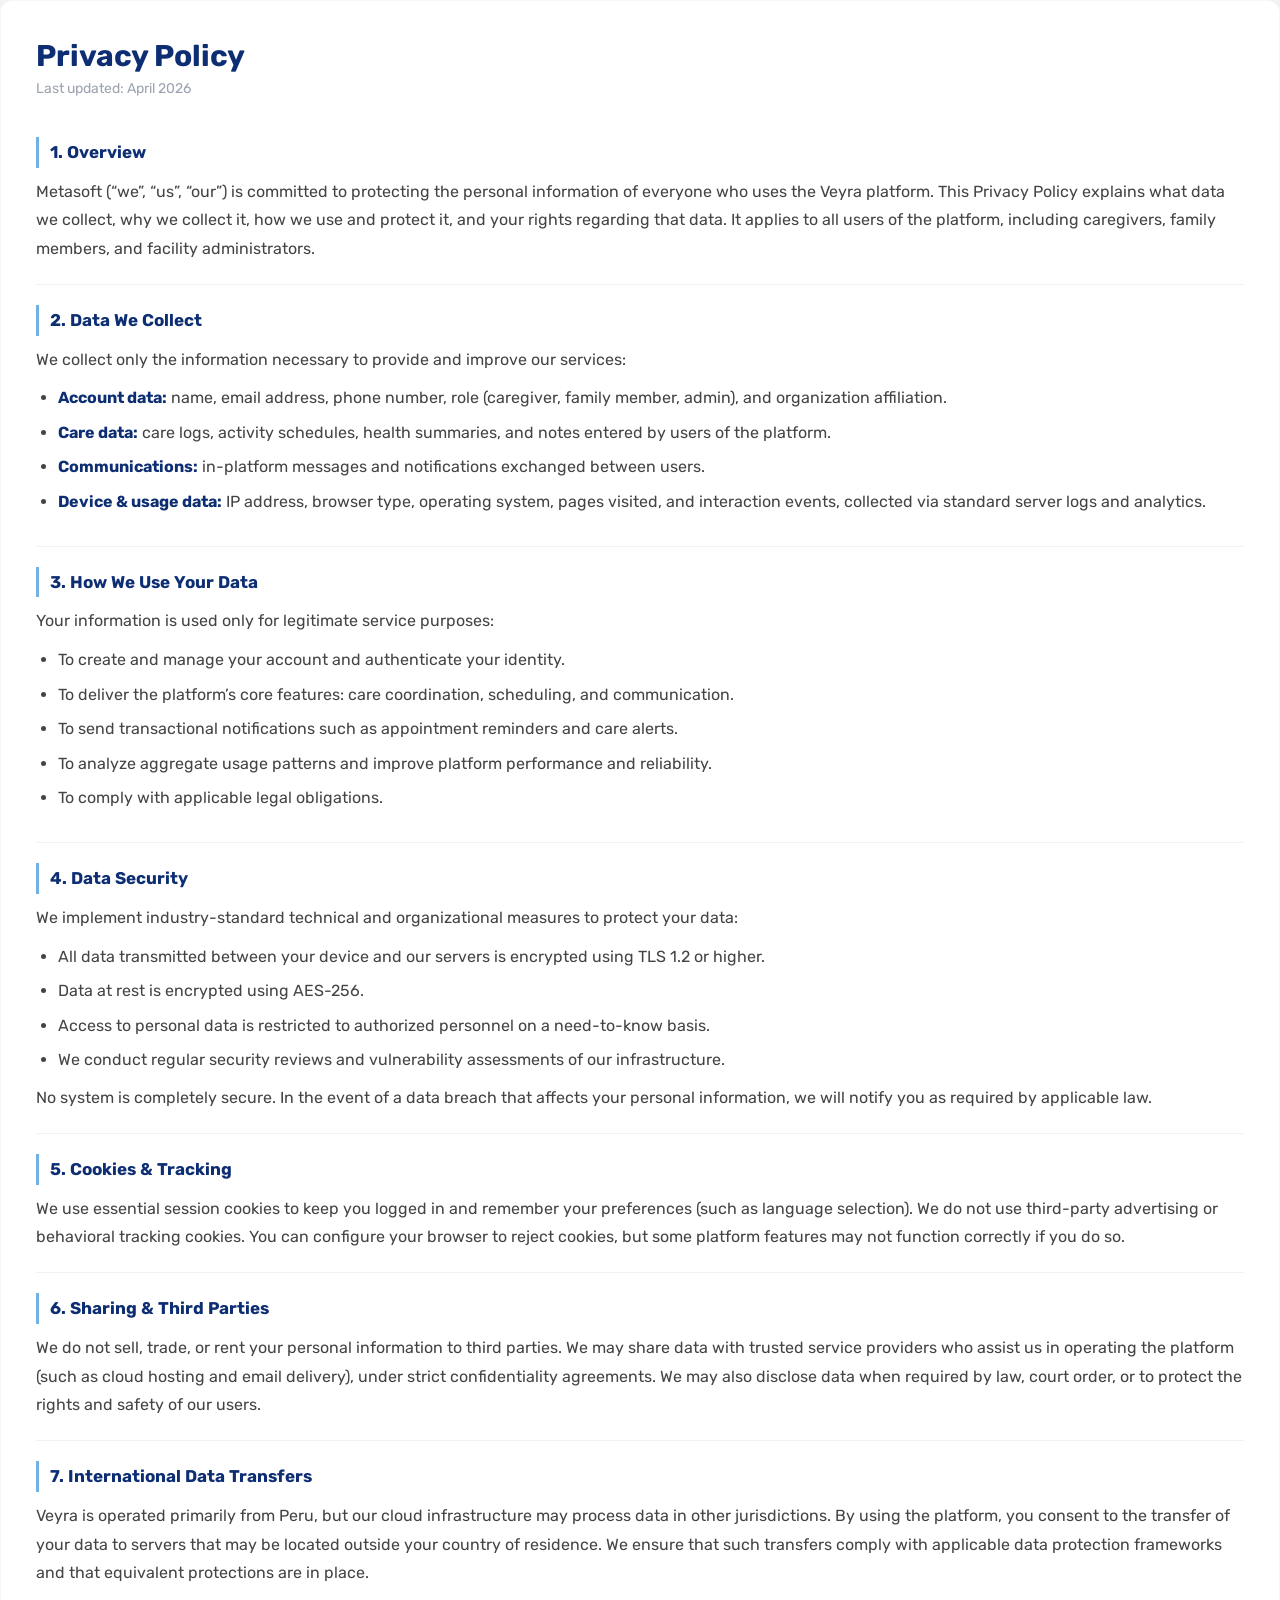
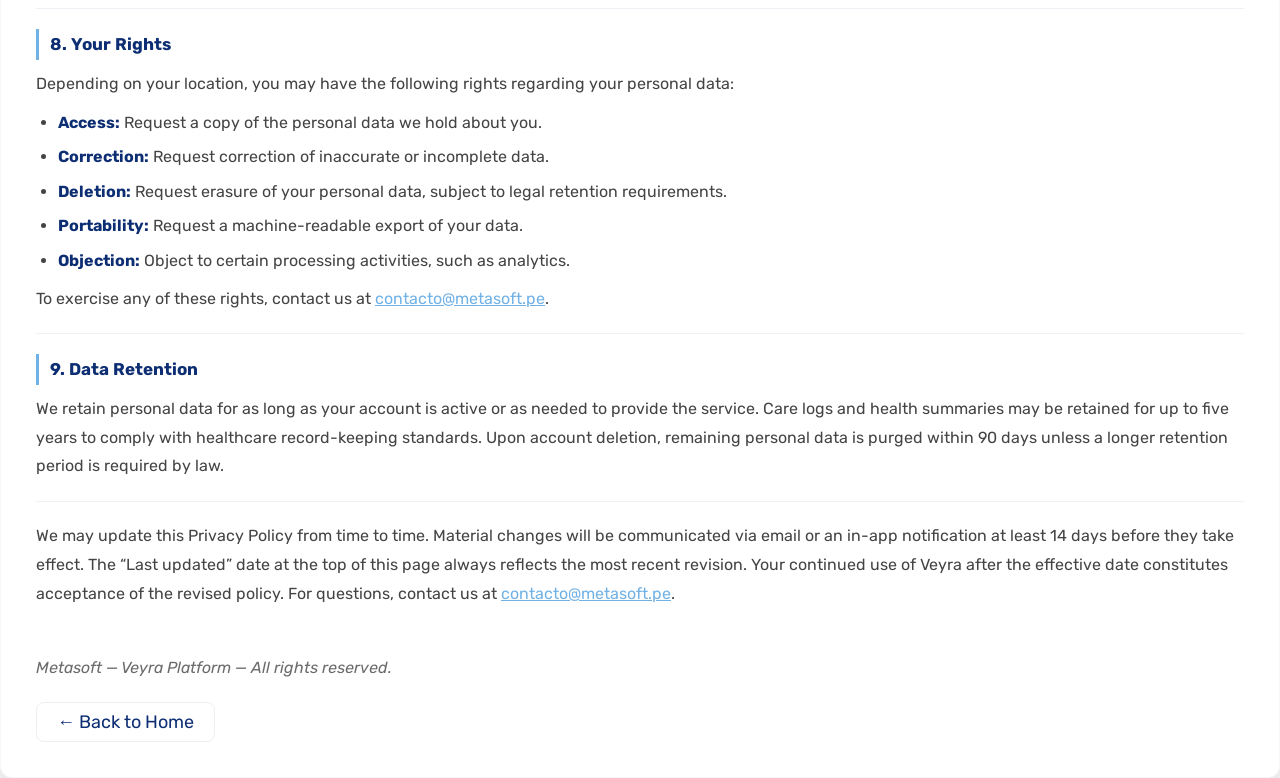
==== public/sections/policies.html @ eef83daa "initial commit" ====
﻿<!DOCTYPE html>
<html lang="en">
<head>
    <meta charset="UTF-8" />
    <meta name="viewport" content="width=device-width, initial-scale=1.0" />
    <title>Privacy Policy - Veyra</title>
    <link rel="stylesheet" href="https://cdnjs.cloudflare.com/ajax/libs/font-awesome/5.15.3/css/all.min.css" />
    <link rel="preconnect" href="https://fonts.googleapis.com">
    <link rel="preconnect" href="https://fonts.gstatic.com" crossorigin>
    <link href="https://fonts.googleapis.com/css2?family=Rubik:ital,wght@0,300..900;1,300..900&display=swap" rel="stylesheet">
    <link rel="stylesheet" href="../assets/styles/style.css" />
</head>
<body>
<div class="terms-card">
    <div class="terms-hero">
        <h1><span data-lang="en">Privacy Policy</span><span data-lang="es">Pol&iacute;tica de Privacidad</span></h1>
        <p><span data-lang="en">Last updated: April 2026</span><span data-lang="es">&Uacute;ltima actualizaci&oacute;n: Abril 2026</span></p>
    </div>
    <article class="terms-content">
        <section>
            <h2 data-lang="en">1. Overview</h2>
            <h2 data-lang="es">1. Descripci&oacute;n General</h2>
            <p data-lang="en">Metasoft (&ldquo;we&rdquo;, &ldquo;us&rdquo;, &ldquo;our&rdquo;) is committed to protecting the personal information of everyone who uses the Veyra platform. This Privacy Policy explains what data we collect, why we collect it, how we use and protect it, and your rights regarding that data. It applies to all users of the platform, including caregivers, family members, and facility administrators.</p>
            <p data-lang="es">Metasoft (&ldquo;nosotros&rdquo;, &ldquo;nos&rdquo;, &ldquo;nuestro&rdquo;) se compromete a proteger la informaci&oacute;n personal de todos los usuarios de la plataforma Veyra. Esta Pol&iacute;tica de Privacidad explica qu&eacute; datos recopilamos, por qu&eacute; los recopilamos, c&oacute;mo los usamos y protegemos, y tus derechos al respecto. Aplica a todos los usuarios de la plataforma, incluyendo cuidadores, familiares y administradores de instalaciones.</p>
        </section>
        <section>
            <h2 data-lang="en">2. Data We Collect</h2>
            <h2 data-lang="es">2. Datos que Recopilamos</h2>
            <p data-lang="en">We collect only the information necessary to provide and improve our services:</p>
            <p data-lang="es">Recopilamos &uacute;nicamente la informaci&oacute;n necesaria para brindar y mejorar nuestros servicios:</p>
            <ul data-lang="en">
                <li><strong>Account data:</strong> name, email address, phone number, role (caregiver, family member, admin), and organization affiliation.</li>
                <li><strong>Care data:</strong> care logs, activity schedules, health summaries, and notes entered by users of the platform.</li>
                <li><strong>Communications:</strong> in-platform messages and notifications exchanged between users.</li>
                <li><strong>Device &amp; usage data:</strong> IP address, browser type, operating system, pages visited, and interaction events, collected via standard server logs and analytics.</li>
            </ul>
            <ul data-lang="es">
                <li><strong>Datos de cuenta:</strong> nombre, correo electr&oacute;nico, n&uacute;mero de tel&eacute;fono, rol (cuidador, familiar, administrador) y afiliaci&oacute;n organizacional.</li>
                <li><strong>Datos de cuidado:</strong> registros de cuidado, horarios de actividades, res&uacute;menes de salud y notas ingresadas por usuarios de la plataforma.</li>
                <li><strong>Comunicaciones:</strong> mensajes dentro de la plataforma y notificaciones intercambiadas entre usuarios.</li>
                <li><strong>Datos de dispositivo y uso:</strong> direcci&oacute;n IP, tipo de navegador, sistema operativo, p&aacute;ginas visitadas y eventos de interacci&oacute;n, recopilados mediante registros de servidor est&aacute;ndar y an&aacute;lisis.</li>
            </ul>
        </section>
        <section>
            <h2 data-lang="en">3. How We Use Your Data</h2>
            <h2 data-lang="es">3. C&oacute;mo Usamos sus Datos</h2>
            <p data-lang="en">Your information is used only for legitimate service purposes:</p>
            <p data-lang="es">Tu informaci&oacute;n se usa &uacute;nicamente para fines leg&iacute;timos del servicio:</p>
            <ul data-lang="en">
                <li>To create and manage your account and authenticate your identity.</li>
                <li>To deliver the platform&rsquo;s core features: care coordination, scheduling, and communication.</li>
                <li>To send transactional notifications such as appointment reminders and care alerts.</li>
                <li>To analyze aggregate usage patterns and improve platform performance and reliability.</li>
                <li>To comply with applicable legal obligations.</li>
            </ul>
            <ul data-lang="es">
                <li>Para crear y gestionar tu cuenta y autenticar tu identidad.</li>
                <li>Para brindar las funciones principales de la plataforma: coordinaci&oacute;n de cuidado, programaci&oacute;n y comunicaci&oacute;n.</li>
                <li>Para enviar notificaciones transaccionales como recordatorios de citas y alertas de cuidado.</li>
                <li>Para analizar patrones de uso agregados y mejorar el rendimiento y la fiabilidad de la plataforma.</li>
                <li>Para cumplir con las obligaciones legales aplicables.</li>
            </ul>
        </section>
        <section>
            <h2 data-lang="en">4. Data Security</h2>
            <h2 data-lang="es">4. Seguridad de Datos</h2>
            <p data-lang="en">We implement industry-standard technical and organizational measures to protect your data:</p>
            <p data-lang="es">Implementamos medidas t&eacute;cnicas y organizativas est&aacute;ndar del sector para proteger tus datos:</p>
            <ul data-lang="en">
                <li>All data transmitted between your device and our servers is encrypted using TLS 1.2 or higher.</li>
                <li>Data at rest is encrypted using AES-256.</li>
                <li>Access to personal data is restricted to authorized personnel on a need-to-know basis.</li>
                <li>We conduct regular security reviews and vulnerability assessments of our infrastructure.</li>
            </ul>
            <ul data-lang="es">
                <li>Todos los datos transmitidos entre tu dispositivo y nuestros servidores est&aacute;n cifrados con TLS 1.2 o superior.</li>
                <li>Los datos en reposo est&aacute;n cifrados con AES-256.</li>
                <li>El acceso a datos personales est&aacute; restringido al personal autorizado seg&uacute;n el principio de necesidad de conocer.</li>
                <li>Realizamos revisiones de seguridad peri&oacute;dicas y evaluaciones de vulnerabilidades de nuestra infraestructura.</li>
            </ul>
            <p data-lang="en">No system is completely secure. In the event of a data breach that affects your personal information, we will notify you as required by applicable law.</p>
            <p data-lang="es">Ning&uacute;n sistema es completamente seguro. En caso de una brecha de datos que afecte tu informaci&oacute;n personal, te notificaremos seg&uacute;n lo requiera la ley aplicable.</p>
        </section>
        <section>
            <h2 data-lang="en">5. Cookies &amp; Tracking</h2>
            <h2 data-lang="es">5. Cookies y Seguimiento</h2>
            <p data-lang="en">We use essential session cookies to keep you logged in and remember your preferences (such as language selection). We do not use third-party advertising or behavioral tracking cookies. You can configure your browser to reject cookies, but some platform features may not function correctly if you do so.</p>
            <p data-lang="es">Usamos cookies de sesi&oacute;n esenciales para mantenerte conectado y recordar tus preferencias (como la selecci&oacute;n de idioma). No usamos cookies de publicidad de terceros ni de seguimiento conductual. Puedes configurar tu navegador para rechazar cookies, pero algunas funciones de la plataforma pueden no funcionar correctamente si lo haces.</p>
        </section>
        <section>
            <h2 data-lang="en">6. Sharing &amp; Third Parties</h2>
            <h2 data-lang="es">6. Compartici&oacute;n y Terceros</h2>
            <p data-lang="en">We do not sell, trade, or rent your personal information to third parties. We may share data with trusted service providers who assist us in operating the platform (such as cloud hosting and email delivery), under strict confidentiality agreements. We may also disclose data when required by law, court order, or to protect the rights and safety of our users.</p>
            <p data-lang="es">No vendemos, intercambiamos ni alquilamos tu informaci&oacute;n personal a terceros. Podemos compartir datos con proveedores de servicios de confianza que nos ayudan a operar la plataforma (como alojamiento en la nube y entrega de correos), bajo estrictos acuerdos de confidencialidad. Tambi&eacute;n podemos divulgar datos cuando lo exija la ley, una orden judicial o para proteger los derechos y la seguridad de nuestros usuarios.</p>
        </section>
        <section>
            <h2 data-lang="en">7. International Data Transfers</h2>
            <h2 data-lang="es">7. Transferencias Internacionales de Datos</h2>
            <p data-lang="en">Veyra is operated primarily from Peru, but our cloud infrastructure may process data in other jurisdictions. By using the platform, you consent to the transfer of your data to servers that may be located outside your country of residence. We ensure that such transfers comply with applicable data protection frameworks and that equivalent protections are in place.</p>
            <p data-lang="es">Veyra opera principalmente desde Per&uacute;, pero nuestra infraestructura en la nube puede procesar datos en otras jurisdicciones. Al usar la plataforma, consientes la transferencia de tus datos a servidores que pueden estar ubicados fuera de tu pa&iacute;s de residencia. Nos aseguramos de que dichas transferencias cumplan con los marcos de protecci&oacute;n de datos aplicables y que existan protecciones equivalentes.</p>
        </section>
        <section>
            <h2 data-lang="en">8. Your Rights</h2>
            <h2 data-lang="es">8. Sus Derechos</h2>
            <p data-lang="en">Depending on your location, you may have the following rights regarding your personal data:</p>
            <p data-lang="es">Dependiendo de tu ubicaci&oacute;n, puedes tener los siguientes derechos sobre tus datos personales:</p>
            <ul data-lang="en">
                <li><strong>Access:</strong> Request a copy of the personal data we hold about you.</li>
                <li><strong>Correction:</strong> Request correction of inaccurate or incomplete data.</li>
                <li><strong>Deletion:</strong> Request erasure of your personal data, subject to legal retention requirements.</li>
                <li><strong>Portability:</strong> Request a machine-readable export of your data.</li>
                <li><strong>Objection:</strong> Object to certain processing activities, such as analytics.</li>
            </ul>
            <ul data-lang="es">
                <li><strong>Acceso:</strong> Solicitar una copia de los datos personales que tenemos sobre ti.</li>
                <li><strong>Correcci&oacute;n:</strong> Solicitar la correcci&oacute;n de datos inexactos o incompletos.</li>
                <li><strong>Eliminaci&oacute;n:</strong> Solicitar la eliminaci&oacute;n de tus datos personales, sujeto a requisitos legales de retenci&oacute;n.</li>
                <li><strong>Portabilidad:</strong> Solicitar una exportaci&oacute;n legible por m&aacute;quina de tus datos.</li>
                <li><strong>Objeci&oacute;n:</strong> Objetar ciertas actividades de procesamiento, como el an&aacute;lisis.</li>
            </ul>
            <p data-lang="en">To exercise any of these rights, contact us at <a href="mailto:contacto@metasoft.pe">contacto@metasoft.pe</a>.</p>
            <p data-lang="es">Para ejercer cualquiera de estos derechos, cont&aacute;ctanos en <a href="mailto:contacto@metasoft.pe">contacto@metasoft.pe</a>.</p>
        </section>
        <section>
            <h2 data-lang="en">9. Data Retention</h2>
            <h2 data-lang="es">9. Retenci&oacute;n de Datos</h2>
            <p data-lang="en">We retain personal data for as long as your account is active or as needed to provide the service. Care logs and health summaries may be retained for up to five years to comply with healthcare record-keeping standards. Upon account deletion, remaining personal data is purged within 90 days unless a longer retention period is required by law.</p>
            <p data-lang="es">Conservamos los datos personales durante el tiempo que tu cuenta est&eacute; activa o sea necesario para brindar el servicio. Los registros de cuidado y res&uacute;menes de salud pueden conservarse hasta cinco a&ntilde;os para cumplir con los est&aacute;ndares de mantenimiento de registros m&eacute;dicos. Tras la eliminaci&oacute;n de la cuenta, los datos personales restantes se eliminan dentro de los 90 d&iacute;as, salvo que la ley requiera un per&iacute;odo de retenci&oacute;n m&aacute;s largo.</p>
        </section>
        <section>
            <h2 data-lang="es">10. Cambios en esta Pol&iacute;tica</h2>
            <p data-lang="en">We may update this Privacy Policy from time to time. Material changes will be communicated via email or an in-app notification at least 14 days before they take effect. The &ldquo;Last updated&rdquo; date at the top of this page always reflects the most recent revision. Your continued use of Veyra after the effective date constitutes acceptance of the revised policy. For questions, contact us at <a href="mailto:contacto@metasoft.pe">contacto@metasoft.pe</a>.</p>
            <p data-lang="es">Podemos actualizar esta Pol&iacute;tica de Privacidad peri&oacute;dicamente. Los cambios materiales se comunicar&aacute;n por correo electr&oacute;nico o notificaci&oacute;n dentro de la aplicaci&oacute;n al menos 14 d&iacute;as antes de que entren en vigor. La fecha de &ldquo;&Uacute;ltima actualizaci&oacute;n&rdquo; en la parte superior siempre refleja la revisi&oacute;n m&aacute;s reciente. Tu uso continuado de Veyra despu&eacute;s de la fecha efectiva constituye la aceptaci&oacute;n de la pol&iacute;tica revisada. Para consultas, cont&aacute;ctanos en <a href="mailto:contacto@metasoft.pe">contacto@metasoft.pe</a>.</p>
        </section>
        <p class="terms-footer"><span data-lang="en">Metasoft &mdash; Veyra Platform &mdash; All rights reserved.</span><span data-lang="es">Metasoft &mdash; Plataforma Veyra &mdash; Todos los derechos reservados.</span></p>
    </article>
    <p class="back-home"><a href="/" class="btn"><span data-lang="en">&larr; Back to Home</span><span data-lang="es">&larr; Volver al Inicio</span></a></p>
</div>
<script>var l=localStorage.getItem("lang");if(l)document.body.setAttribute("data-lang-active",l);</script>
</body>
</html>
---- public/assets/styles/style.css ----
@import url('https://fonts.googleapis.com/css2?family=Instrument+Serif:ital@0;1&family=Jost:ital,wght@0,100..900;1,100..900&family=Konkhmer+Sleokchher&family=Lexend&family=Manrope:wght@200..800;1,200..800&family=Rubik:ital,wght@0,300..900;1,300..900&display=swap');

:root {
    --primary-color: #70b1e6;
    --secondary-color: #0d2e73;
    --tertiary-color: #12a18d;
    --text-dark: #333;
    --text-light: #fff;
    --bg-light: #f4f4f4;
    --bg-dark: #1f2937;
    --bg-highlight: #cbe3da;
    --card-bg: #fff;
    --box-shadow: 0 0.5rem 1rem rgba(0, 0, 0, 0.1);
}

* {
    margin: 0;
    padding: 0;
    box-sizing: border-box;
    font-family: 'Rubik', sans-serif;
    outline: none;
    border: none;
    text-decoration: none;
    transition: 0.2s linear;
}

html {
    font-size: 62.5%;
    scroll-behavior: smooth;
    scroll-padding-top: 6rem;
    overflow-x: hidden;
}

body {
    background: var(--bg-light);
}

section {
    padding: 5rem 9%;
    max-width: 1400px;
    margin: 0 auto;
}

.heading, .subheading {
    text-align: center;
    color: var(--secondary-color);
}

.heading {
    font-size: 3rem;
    margin-bottom: 1rem;
}

.subheading {
    font-size: 1.8rem;
    color: var(--tertiary-color);
    margin-bottom: 0.5rem;
    text-transform: uppercase;
}

/* Bilingual content (data-lang) — ES hidden by default, EN always visible */
[data-lang="es"] { display: none; }
body[data-lang-active="es"] [data-lang="en"] { display: none; }
body[data-lang-active="es"] [data-lang="es"] { display: revert; }

/* Legal Drawers */
#drawer-overlay {
    position: fixed;
    inset: 0;
    background: rgba(0, 0, 0, 0.45);
    z-index: 1099;
    opacity: 0;
    visibility: hidden;
    transition: opacity 0.3s ease, visibility 0.3s ease;
}

#drawer-overlay.active {
    opacity: 1;
    visibility: visible;
}

.legal-drawer {
    position: fixed;
    top: 0;
    right: 0;
    height: 100vh;
    width: 42%;
    background: var(--card-bg);
    z-index: 1100;
    display: flex;
    flex-direction: column;
    box-shadow: -0.5rem 0 3rem rgba(0, 0, 0, 0.15);
    transform: translateX(100%);
    transition: transform 0.35s cubic-bezier(0.4, 0, 0.2, 1);
}

.legal-drawer.active {
    transform: translateX(0);
}

.drawer-header {
    display: flex;
    align-items: center;
    justify-content: space-between;
    gap: 1.5rem;
    padding: 1.8rem 2.5rem;
    border-bottom: 1px solid #e8edf5;
    flex-shrink: 0;
    background: #f8fafd;
}

.drawer-title-group {
    display: flex;
    flex-direction: column;
    gap: 0.3rem;
    min-width: 0;
}

.drawer-title-group h2 {
    font-size: 2rem;
    color: var(--secondary-color);
    font-weight: 700;
    line-height: 1.2;
}

.drawer-date {
    font-size: 1.2rem;
    color: #9ca3af;
    font-weight: 400;
}

.drawer-header-actions {
    display: flex;
    align-items: center;
    gap: 0.4rem;
    flex-shrink: 0;
}

.drawer-close {
    background: transparent;
    border: none;
    font-size: 1.8rem;
    color: #9ca3af;
    cursor: pointer;
    padding: 0.6rem;
    line-height: 1;
    border-radius: 0.6rem;
    display: flex;
    align-items: center;
    justify-content: center;
}

.drawer-close:hover {
    color: var(--secondary-color);
    background: #edf0f5;
}

.drawer-body {
    overflow-y: auto;
    padding: 2.5rem 3rem;
    flex: 1;
    line-height: 1.8;
    color: #444;
    font-size: 1.5rem;
}

/* Override global section { padding: 5rem 9% } inside drawer and terms pages */
.drawer-body section,
.terms-content section {
    padding: 2rem 0;
    max-width: none;
    margin: 0;
    border-bottom: 1px solid #eef2f7;
}

.drawer-body section:last-of-type,
.terms-content section:last-of-type {
    border-bottom: none;
}

/* Section heading accent */
.drawer-body section h2,
.terms-content section h2 {
    font-size: 1.7rem;
    margin-top: 0;
    margin-bottom: 1rem;
    padding-left: 1.1rem;
    border-left: 0.3rem solid var(--primary-color);
}

/* List styling */
.drawer-body ul,
.terms-content ul {
    list-style: disc;
    padding-left: 2.2rem;
    margin: 1rem 0;
}

.drawer-body ul li,
.terms-content ul li {
    margin-bottom: 0.65rem;
    line-height: 1.75;
}

.drawer-body ul li strong,
.terms-content ul li strong {
    color: var(--secondary-color);
}

.drawer-body h3 {
    font-size: 1.6rem;
    color: var(--secondary-color);
    margin-top: 2.5rem;
    margin-bottom: 0.8rem;
    font-weight: 600;
}

.drawer-body p {
    margin-bottom: 1rem;
}

.drawer-body a {
    color: var(--primary-color);
    text-decoration: underline;
}

.drawer-loader {
    display: flex;
    justify-content: center;
    padding: 4rem;
    color: var(--primary-color);
    font-size: 2.4rem;
}

.drawer-external-link {
    display: inline-flex;
    align-items: center;
    font-size: 1.8rem;
    color: #9ca3af;
    text-decoration: none;
    padding: 0.6rem;
    border-radius: 0.6rem;
}

.drawer-external-link:hover {
    color: var(--primary-color);
    background: #edf0f5;
}

.footer .copyright .drawer-trigger {
    background: transparent;
    border: none;
    color: #ccc;
    font-size: 1.4rem;
    cursor: pointer;
    margin-left: 2rem;
    padding: 0;
    font-family: inherit;
}

.footer .copyright .drawer-trigger:hover {
    color: var(--primary-color);
}

@media (max-width: 768px) {
    .legal-drawer {
        width: 100%;
    }
}

/* Scroll To Top Button */
#scroll-top-btn {
    position: fixed;
    bottom: 3rem;
    right: 3rem;
    z-index: 1000;
    width: 4.8rem;
    height: 4.8rem;
    border-radius: 50%;
    background: var(--primary-color);
    color: var(--text-light);
    border: none;
    cursor: pointer;
    font-size: 2rem;
    display: flex;
    align-items: center;
    justify-content: center;
    box-shadow: 0 0.5rem 1rem rgba(0, 0, 0, 0.15);
    opacity: 0;
    visibility: hidden;
    transform: translateY(1rem);
    transition: opacity 0.3s ease, transform 0.3s ease, background 0.2s linear;
}

#scroll-top-btn.visible {
    opacity: 1;
    visibility: visible;
    transform: translateY(0);
}

#scroll-top-btn:hover {
    background: var(--secondary-color);
}

/* Language Switcher */
#language-switcher {
    display: flex;
    align-items: center;
    gap: 0.6rem;
    padding: 0.7rem 1.4rem;
    background: transparent;
    border: 1.5px solid #ddd;
    border-radius: 5rem;
    cursor: pointer;
    font-size: 1.5rem;
    font-weight: 500;
    color: var(--secondary-color);
    white-space: nowrap;
    margin-left: 1.5rem;
    flex-shrink: 0;
}

#language-switcher:hover {
    border-color: var(--primary-color);
    color: var(--primary-color);
}

#language-switcher i {
    font-size: 1.4rem;
}

.description {
    text-align: center;
    font-size: 1.6rem;
    color: #666;
    max-width: 800px;
    margin: 0 auto 3rem;
    line-height: 1.6;
}

.btn {
    display: inline-block;
    padding: 1rem 3rem;
    border-radius: 5rem;
    background: var(--secondary-color);
    color: var(--text-light);
    font-size: 1.8rem;
    cursor: pointer;
}

.btn:hover {
    background: var(--primary-color);
}

.header {
    position: fixed;
    top: 0;
    left: 0;
    right: 0;
    background: var(--card-bg);
    padding: 2rem 9%;
    display: flex;
    align-items: center;
    z-index: 1000;
    box-shadow: var(--box-shadow);
}

.header .logo {
    font-size: 3rem;
    color: var(--tertiary-color);
    font-weight: bolder;
    margin-right: 2rem;
}

.header .menu-wrapper {
    display: flex;
    align-items: center;
    flex-grow: 1;
}

.header .navbar {
    display: flex;
    justify-content: center;
    flex-grow: 1;
}

.header .navbar a {
    font-size: 1.8rem;
    padding: 0 1.5rem;
    color: var(--secondary-color);
}

.header .navbar a:hover {
    color: var(--primary-color);
}

.header .buttons {
    display: flex;
    align-items: center;
    gap: 1rem;
    margin-left: auto;
}

.header .buttons .sign-in {
    background: transparent;
    color: var(--secondary-color);
    padding: 0.8rem 2rem;
}

.header .buttons .sign-in:hover {
    color: var(--primary-color);
}

.header .buttons .sign-up {
    background: var(--primary-color);
    color: var(--text-light);
    padding: 0.8rem 2rem;
}

.header .buttons .sign-up:hover {
    background: var(--secondary-color);
}

.header #toggler {
    display: none;
}

.header .fa-bars {
    font-size: 3rem;
    color: var(--text-dark);
    cursor: pointer;
    display: none;
    margin-left: 2rem;
}

/* Home Section */
.home {
    min-height: 100vh;
    width: 100%;
    display: flex;
    align-items: center;
    justify-content: space-evenly;
    padding-top: 10rem;
    background: url('../images/light-blue-and-white-background.jpg') no-repeat center center;
    background-size: cover;
    max-width: none;
}

.home::before {
    content: '';
    position: absolute;
    top: 0;
    left: 0;
    width: 100%;
    height: 100%;
    background: rgba(228, 243, 255, 0.5);
    z-index: 1;
}

.home .hero-content-wrapper {
    z-index: 2;
    max-width: 60rem;
    text-align: center; 
}

.home h1 {
    font-size: 5rem;
    color: var(--secondary-color);
    font-weight: 800;
    line-height: 1.2;
    margin-bottom: 1.5rem;
}

.home p {
    font-size: 2rem;
    color: #4f4f4f;
    padding: 1rem 0;
    margin-bottom: 3rem;
}

.home .btn-home {
    display: inline-block;
    padding: 1.2rem 3rem;
    border-radius: 5rem;
    background: var(--primary-color);
    color: var(--text-light);
    font-size: 2rem;
    cursor: pointer;
}

.home .btn-home:hover {
    background: var(--secondary-color);
}

.home .image-container {
    z-index: 2;
    max-width: 45rem;
    animation: float 3s ease-in-out infinite;
    display: block;
    margin-left: 2rem;
}

@keyframes float {
    0%, 100% { transform: translateY(0); }
    50% { transform: translateY(-1rem); }
}

.home .image-container .home-image img {
    width: 100%;
    border-radius: 1rem;
    box-shadow: 0 1rem 2rem rgba(0, 0, 0, 0.15);
}

.section-button-title {
    display: inline-block;
    background-color: #66B3AD;
    color: #ffffff;
    padding: 10px 35px;
    border-radius: 50px;
    font-size: 2rem;
    font-weight: 500;
    text-align: center;
    margin-bottom: 15px;
    letter-spacing: 0.5px;
}

.section-heading-split {
    font-size: 3rem;
    font-weight: 500;
    color: #2B2B2B;
    text-align: center;
    margin-bottom: 4rem;
}

.section-heading-split .highlight-blue {
    color: #2686B6;
    font-weight: 500;
}

/* What We Offer Section */
.what-we-offer .heading {
    margin-bottom: 3rem;
}

.what-we-offer .container {
    display: grid;
    grid-template-columns: repeat(auto-fit, minmax(40rem, 1fr));
    gap: 3rem;
}

.what-we-offer .offer-box {
    background: #f0f8ff;
    border-radius: 1.5rem;
    padding: 4rem;
    text-align: left;
    box-shadow: 0 0.5rem 1rem rgba(0, 0, 0, 0.08); 
    border: 2px solid transparent; 
    transition: transform 0.3s ease, box-shadow 0.3s ease, border-color 0.3s ease;
}

.what-we-offer .offer-box:hover {
    transform: translateY(-8px); 
    box-shadow: 0 1rem 2rem rgba(0, 0, 0, 0.15); 
    border-color: var(--primary-color);
}

.what-we-offer .offer-box.highlight {
    background: #e6f7ff;
    border: 2px solid var(--primary-color);
}

.what-we-offer .offer-box.highlight:hover {
    border-color: var(--primary-color);
}

.what-we-offer .offer-box .icon-container {
    font-size: 4rem;
    color: var(--primary-color);
    margin-bottom: 2rem;
}

.what-we-offer .offer-box h3 {
    font-size: 2.5rem;
    color: var(--secondary-color);
    margin-bottom: 1rem;
}

.what-we-offer .offer-box p {
    font-size: 1.6rem;
    color: #666;
    line-height: 1.6;
}
/* Features Section */
.features-accordion {
    padding: 5rem 9%;
    max-width: 1400px;
    margin: 0 auto;
    text-align: center;
    background: #f4f4f4;
}

.features-accordion .features-container-split {
    display: flex;
    flex-wrap: wrap;
    align-items: center;
    justify-content: center;
    gap: 5rem;
}

.features-accordion .video-container-split {
    flex: 1 1 50rem;
    aspect-ratio: 16 / 9;
    border-radius: 1.5rem;
    overflow: hidden;
    box-shadow: 0 1rem 2rem rgba(0, 0, 0, 0.15);
    animation: float 3s ease-in-out infinite;
    min-width: 40rem;
}

.features-accordion .video-container-split iframe {
    width: 100%;
    height: 100%;
}

.features-accordion .accordion-container {
    flex: 1 1 50rem;
    display: flex;
    flex-direction: column;
    gap: 1.5rem;
    min-width: 40rem;
}

.features-accordion .accordion-item {
    background: #fff;
    border: 2px solid #ddd;
    border-radius: 1rem;
    overflow: hidden;
    transition: all 0.3s ease;
}

.features-accordion .accordion-item.active {
    border-color: var(--primary-color);
}

.features-accordion .accordion-title {
    display: flex;
    justify-content: space-between;
    align-items: center;
    padding: 2rem 3rem;
    cursor: pointer;
}

.features-accordion .accordion-title h4 {
    font-size: 2rem;
    color: var(--secondary-color);
}

.features-accordion .accordion-title .fas {
    font-size: 1.8rem;
    color: var(--primary-color);
    transition: transform 0.3s ease;
}

.features-accordion .accordion-item.active .accordion-title .fas {
    transform: rotate(180deg);
}

.features-accordion .accordion-content {
    max-height: 0;
    overflow: hidden;
    transition: max-height 0.3s ease-out, padding 0.3s ease-out;
    padding: 0 3rem;
}

.features-accordion .accordion-item.active .accordion-content {
    max-height: 20rem;
    padding: 1.5rem 3rem;
}

.features-accordion .accordion-content p {
    font-size: 1.6rem;
    color: #666;
    line-height: 1.6;
}

/* Benefits Section */
.benefits-section {
    padding: 5rem 9%;
    max-width: 1400px;
    margin: 0 auto;
    text-align: center;
    background: #f4f4f4;
}

.benefits-section .heading {
    margin-bottom: 3.5rem;
}

.benefits-grid-image {
    display: grid;
    grid-template-columns: repeat(auto-fit, minmax(40rem, 1fr));
    gap: 3rem;
    justify-content: center;
}

.benefit-card-image {
    background: #fff;
    border-radius: 1.5rem;
    overflow: hidden;
    box-shadow: 0 0.5rem 1rem rgba(0, 0, 0, 0.08);
    transition: transform 0.3s ease, box-shadow 0.3s ease;
}

.benefit-card-image:hover {
    transform: translateY(-8px);
    box-shadow: 0 1rem 2rem rgba(0, 0, 0, 0.15);
}

.card-image-container {
    width: 100%;
    aspect-ratio: 16 / 9;
    overflow: hidden;
}

.card-image-container img {
    width: 100%;
    height: 100%;
    object-fit: cover;
    display: block;
}

.card-content {
    padding: 3rem;
    text-align: center;
}

.card-content h3 {
    font-size: 2rem;
    color: #2B2B2B;
    margin-bottom: 1rem;
}

.card-content p {
    font-size: 1.5rem;
    color: #666;
    line-height: 1.6;
}

/* About Us Section */
.about-us {
    background: #F9FAFE;
    max-width: none;
}

.about-us .container-about {
    display: flex;
    flex-wrap: wrap;
    align-items: center;
    gap: 5rem;
}

.about-us .content-about {
    flex: 1 1 50rem;
    text-align: left;
}

.about-us .content-about .section-button-title,
.about-us .content-about .section-heading-split {
    text-align: left;
}

.about-us .content-about h3 {
    font-size: 2rem;
    color: var(--tertiary-color);
    text-transform: uppercase;
}

.about-us .content-about h2 {
    font-size: 3.1rem;
    color: var(--secondary-color);
    margin: 1rem 0;
    line-height: 1.2;
}

.about-us .content-about p {
    font-size: 1.6rem;
    color: #666;
    line-height: 1.7;
    margin-bottom: 2rem;
}

.about-us .content-about ul {
    list-style: none;
}

.about-us .content-about ul li {
    font-size: 1.6rem;
    color: #555;
    margin-bottom: 1rem;
}

.about-us .content-about ul li .fas {
    color: var(--primary-color);
    margin-right: 1rem;
}

.about-us .video-container {
    position: relative;
    flex: 1 1 50rem;
    aspect-ratio: 16 / 9;
    border-radius: 1.5rem;
    overflow: hidden;
    box-shadow: var(--box-shadow);
}

.about-us .video-container iframe {
    width: 100%;
    height: 100%;
    border: none;
}

/* Our Team Section */
.our-team .heading {
    margin-bottom: 4rem;
}

.our-team .team-grid {
    display: flex;
    flex-wrap: wrap;
    justify-content: center;
    gap: 3rem;
    max-width: 100rem;
    margin: 0 auto;
}

.our-team .team-member {
    background: var(--card-bg);
    border-radius: 1.5rem;
    padding: 3rem;
    box-shadow: 0 0.5rem 1rem rgba(0, 0, 0, 0.08);
    border: 2px solid transparent;
    transition: transform 0.3s ease, box-shadow 0.3s ease, border-color 0.3s ease;
    text-align: center;
    flex: 1 1 30rem;
    max-width: 32rem;
}

.our-team .team-member:hover {
    transform: translateY(-8px);
    box-shadow: 0 1rem 2rem rgba(0, 0, 0, 0.15);
    border-color: var(--primary-color);
}

.our-team .team-member img {
    width: 12rem;
    height: 12rem;
    border-radius: 50%;
    object-fit: cover;
    margin-bottom: 1.5rem;
}

.our-team .team-member h3 {
    font-size: 2rem;
    color: var(--secondary-color);
    margin-bottom: 1rem;
}

.our-team .team-member p {
    font-size: 1.6rem;
    color: var(--tertiary-color);
    margin-bottom: 1.2rem;
}

.our-team .team-member span {
    font-size: 1.4rem;
    color: #666;
    line-height: 1.5;
    display: block;
}


/* Plans Section */
.plans {
    text-align: center;
}

.plans .plan-toggle {
    display: flex;
    justify-content: center;
    align-items: center;
    background: #F9FAFE;
    border-radius: 1rem;
    padding: 0.5rem;
    width: fit-content;
    margin: 2rem auto 5rem;
    border: 1px solid #B8B8B8;
}

.plans .toggle-btn {
    padding: 1rem 3rem;
    border-radius: 1rem;
    font-size: 1.6rem;
    cursor: pointer;
    background: transparent;
    border: none;
    color: #4f4f4f;
    font-weight: 500;
    white-space: nowrap;
}

.plans .toggle-btn.active {
    background: #2686B6;
    color: var(--text-light);
    box-shadow: 0 0.5rem 1rem rgba(0, 0, 0, 0.1);
}

.plans .plans-container {
    display: flex;
    flex-wrap: wrap;
    justify-content: center;
    gap: 3rem;
}

.plans .plan-card {
    background: var(--card-bg);
    border-radius: 1.5rem;
    padding: 4rem;
    box-shadow: 0 0.5rem 1rem rgba(0, 0, 0, 0.08); 
    border: 2px solid transparent; 
    transition: transform 0.3s ease, box-shadow 0.3s ease, border-color 0.3s ease;
    text-align: center;
    max-width: 45rem; 
    flex-grow: 1; 
}

.plans .plan-card:hover {
    transform: translateY(-8px); 
    box-shadow: 0 1rem 2rem rgba(0, 0, 0, 0.15); 
    border-color: var(--primary-color);
}

.plans .plan-card.highlight-card {
    background: #2686B6;
    color: var(--text-light);
    border: none;
    box-shadow: 0 1rem 2rem rgba(0, 0, 0, 0.15);
}

.plans .plan-card.highlight-card h3,
.plans .plan-card.highlight-card .price p,
.plans .plan-card.highlight-card .price span,
.plans .plan-card.highlight-card .features h4,
.plans .plan-card.highlight-card .features li {
    color: var(--text-light);
}

.plans .plan-card.highlight-card .annual-save {
    color: #F8ECC9; 
}

.plans .plan-card.highlight-card .features .fas {
    color: #F8ECC9;
}

.plans .plan-card h3 {
    font-size: 2.5rem;
    color: var(--secondary-color);
    margin-bottom: 2rem;
}

.plans .plan-card .price {
    margin-bottom: 0;
}

.plans .plan-card .price p {
    font-size: 4rem;
    font-weight: 700;
    color: var(--secondary-color);
}

.plans .plan-card .price span {
    font-size: 1.6rem;
    color: #666;
}

.plans .plan-card .annual-save {
    font-size: 1.4rem;
    color: var(--tertiary-color);
    font-weight: bold;
    margin-top: 1rem;
}

.plans .plan-card .btn {
    margin-top: 2rem;
    background: #2686B6;
    color: var(--text-light);
    width: 100%;
}

.plans .plan-card.highlight-card .btn {
    background: var(--text-light);
    color: #2686B6;
}

.plans .plan-card .features {
    margin-top: 3rem;
    text-align: left;
}

.plans .plan-card .features h4 {
    font-size: 2rem;
    color: var(--secondary-color);
    margin-bottom: 1rem;
}

.plans .plan-card .features ul {
    list-style: none;
}

.plans .plan-card .features li {
    font-size: 1.6rem;
    color: #666;
    margin-bottom: 0.8rem;
}

.plans .plan-card .features .fas {
    color: var(--tertiary-color);
    margin-right: 1rem;
}

.plans .plan-card .plan-description {
    font-size: 1.6rem;
    color: #666; 
    line-height: 1.6;
    margin-bottom: 2rem;
}

.plans .plan-card .plan-divider {
    border: 0;
    height: 1px;
    background-color: #ddd; 
    margin: 3rem 0;
}

.plans .plan-card.highlight-card .plan-description {
    color: var(--text-light); 
}

.plans .plan-card.highlight-card .plan-divider {
    background-color: rgba(255, 255, 255, 0.3); 
}

/* Testimonial & CTA Section */
.testimonials-cta {
    text-align: center;
}

.testimonials-cta .container-cta {
    background: #f0f8ff;
    border-radius: 1.5rem;
    padding: 6rem;
    display: flex;
    justify-content: space-between;
    align-items: center;
    gap: 3rem;
    color: var(--secondary-color);
    box-shadow: 0 1rem 2rem rgba(0, 0, 0, 0.15);
}

.testimonials-cta .container-cta .cta-content {
    flex: 1 1 60%;
    text-align: left;
}

.testimonials-cta .container-cta .cta-heading {
    font-size: 3.5rem;
    font-weight: 700;
    line-height: 1.3;
}

.testimonials-cta .container-cta .btn.subscribe-btn {
    background: linear-gradient(to right, #2686B6, #66B3AD);
    color: #fff;
    border: 1px solid #fff;
    transition: transform 0.3s ease;
    border-radius: 5rem;
    padding: 1.5rem 4rem;
    font-size: 2rem;
    cursor: pointer;
    white-space: nowrap;
}

.testimonials-cta .container-cta .btn.subscribe-btn:hover {
    background: linear-gradient(to left, #2686B6, #66B3AD);
    transform: translateY(-0.3rem);
    box-shadow: 0 0.8rem 1.2rem rgba(0, 0, 0, 0.2);
}

.testimonials-cta .container-reviews {
    margin-bottom: 5rem;
}

.testimonials-cta .reviews-heading {
    font-size: 3rem;
    color: var(--secondary-color);
    margin-bottom: 3rem;
}

.testimonials-cta .review-grid {
    display: grid;
    grid-template-columns: repeat(auto-fit, minmax(30rem, 1fr));
    gap: 3rem;
    justify-content: center;
}

.testimonials-cta .review-card {
    background: var(--card-bg);
    border-radius: 1.5rem;
    padding: 3rem;
    box-shadow: 0 0.5rem 1rem rgba(0, 0, 0, 0.08);
    transition: transform 0.3s ease, box-shadow 0.3s ease;
    text-align: center;
    border: 1px solid #eee;
}

.testimonials-cta .review-card:hover {
    transform: translateY(-8px);
    box-shadow: 0 1rem 2rem rgba(0, 0, 0, 0.15);
}

.testimonials-cta .review-stars {
    color: #ffc107;
    font-size: 1.8rem;
    margin-bottom: 1.5rem;
}

.testimonials-cta .review-text {
    font-size: 1.6rem;
    color: #555;
    line-height: 1.6;
    font-style: italic;
    margin-bottom: 1.5rem;
}

.testimonials-cta .reviewer-name {
    font-size: 1.4rem;
    color: #888;
    font-weight: 500;
}
/* Footer Section */
.footer {
    background: var(--bg-dark);
    color: var(--text-light);
    padding: 5rem 9% 3rem;
    max-width: none;
    margin: 0;
}

.footer-grid {
    display: grid;
    grid-template-columns: 2fr 1fr 1fr 1fr;
    gap: 4rem;
    padding-bottom: 4rem;
    border-bottom: 1px solid rgba(255, 255, 255, 0.1);
    margin-bottom: 3rem;
}

.footer-brand .footer-logo {
    display: flex;
    align-items: center;
    gap: 1rem;
    margin-bottom: 1.5rem;
}

.footer-brand .footer-logo img {
    width: 5rem;
}

.footer-brand .footer-logo p {
    font-size: 2rem;
    font-weight: 700;
}

.footer-tagline {
    font-size: 1.4rem;
    color: #aaa;
    line-height: 1.6;
    margin-bottom: 2rem;
    max-width: 24rem;
}

.footer-socials {
    display: flex;
    gap: 1.2rem;
}

.footer-socials a {
    width: 3.6rem;
    height: 3.6rem;
    border-radius: 50%;
    border: 1px solid rgba(255, 255, 255, 0.2);
    display: flex;
    align-items: center;
    justify-content: center;
    color: #ccc;
    font-size: 1.4rem;
}

.footer-socials a:hover {
    border-color: var(--primary-color);
    color: var(--primary-color);
}

.footer-col h4 {
    font-size: 1.6rem;
    font-weight: 600;
    color: var(--text-light);
    margin-bottom: 2rem;
    letter-spacing: 0.5px;
}

.footer-col a,
.footer-col p {
    display: flex;
    align-items: center;
    gap: 0.8rem;
    font-size: 1.4rem;
    color: #aaa;
    margin-bottom: 1.2rem;
}

.footer-col a:hover {
    color: var(--primary-color);
}

.footer .copyright {
    display: flex;
    justify-content: space-between;
    align-items: center;
    font-size: 1.4rem;
    color: #ccc;
}

.footer .copyright .legal-links a {
    color: #ccc;
    margin-left: 2rem;
}

.footer .copyright .legal-links a:hover {
    color: var(--primary-color);
}

@media (max-width: 768px) {
    .footer-grid {
        grid-template-columns: 1fr 1fr;
        gap: 3rem;
    }
}

@media (max-width: 480px) {
    .footer-grid {
        grid-template-columns: 1fr;
    }

    .footer .copyright {
        flex-direction: column;
        gap: 1.5rem;
        text-align: center;
    }
}

/* Terms Page */
.terms-page {
    padding: 6rem 9%;
    min-height: 100vh;
    display: flex;
    align-items: center;
    justify-content: center;
    background: linear-gradient(180deg, rgba(40,84,120,0.03), transparent);
}
.terms-page .container {
    max-width: 1000px;
}
.terms-card {
    background: var(--card-bg);
    border-radius: 1.2rem;
    padding: 3.5rem;
    box-shadow: 0 1.5rem 3rem rgba(21,32,43,0.08);
    border: 1px solid rgba(15,57,87,0.04);
}
.terms-hero h1 {
    font-family: 'Instrument Serif', serif;
    font-size: 3rem;
    color: var(--secondary-color);
    margin-bottom: 0.5rem;
}
.terms-hero p {
    color: #9ca3af;
    font-size: 1.4rem;
    margin-bottom: 2rem;
}
.terms-hero .subtitle {
    color: #6b7280;
    font-size: 1.4rem;
    margin-bottom: 2rem;
}
.terms-content {
    font-size: 1.6rem;
    line-height: 1.8;
    color: #444;
    margin-top: 2rem;
}
.terms-content h2 {
    font-size: 1.8rem;
    color: var(--secondary-color);
    margin-bottom: 1rem;
}
.terms-content a { color: var(--primary-color); text-decoration: underline; }
.terms-footer { margin-top: 2.5rem; color: #6b6b6b; font-style: italic; }
.back-home { margin-top: 2rem; }
.back-home .btn { padding: 0.8rem 2rem; border-radius: 0.8rem; background: transparent; color: var(--secondary-color); border: 1px solid rgba(13,46,115,0.08); }

@media (max-width: 991px) {
   .terms-card{ padding: 2.5rem; }
   .terms-hero h1{ font-size:2.4rem; }
   .terms-content h2{ font-size:1.6rem; }
}

/* Media Queries for responsive design */
@media (max-width: 1200px) {
    .header .navbar a {
        font-size: 1.6rem;
        padding: 0 1rem;
    }

    .home {
        flex-direction: column;
        text-align: center;
        padding-top: 10rem;
    }

    .home .image-container {
        margin-top: 2rem;
    }

    .what-we-offer .container {
        grid-template-columns: repeat(auto-fit, minmax(30rem, 1fr));
    }

    .benefits-grid-image {
        grid-template-columns: repeat(auto-fit, minmax(30rem, 1fr));
    }

    .plan-toggle {
        justify-content: center;
    }

    .plans-container {
        flex-direction: column;
        align-items: center;
    }

    .plan-card {
        margin-bottom: 2rem;
    }

    .footer-grid {
        grid-template-columns: 1fr 1fr;
        gap: 3rem;
    }
}

@media (max-width: 991px) {
    html {
        font-size: 55%;
    }

    section {
        padding: 5rem 3%;
    }

    .header {
        padding: 2rem 3%;
    }

    .hero-content-wrapper h1 {
        font-size: 4.5rem;
    }

    .home .hero-content-wrapper {
        padding: 0 2rem;
    }
}

@media (max-width: 768px) {
    .header .fa-bars {
        display: block;
        cursor: pointer;
    }

    .header .menu-wrapper {
        position: absolute;
        top: 100%;
        left: 0;
        right: 0;
        background: var(--card-bg);
        flex-direction: column;
        align-items: center;
        gap: 1.5rem;
        padding: 2rem;
        clip-path: polygon(0 0, 100% 0, 100% 0, 0 0);
        transition: clip-path 0.3s ease-in-out;
        display: none;
        margin-left: 0;
        margin-right: 0;
    }

    .header .menu-wrapper.active {
        clip-path: polygon(0 0, 100% 0, 100% 100%, 0% 100%);
        display: flex;
    }

    .header .navbar {
        flex-direction: column;
        align-items: center;
        width: 100%;
    }

    .header .buttons {
        flex-direction: column;
        width: 100%;
        margin-top: 1rem;
        border-top: 1px solid var(--bg-light);
        padding-top: 1rem;
        margin-left: 0;
    }

    .header .buttons a {
        width: 100%;
        text-align: center;
        margin-bottom: 1rem;
    }

    .header .navbar a {
        padding: 1rem;
        margin: 0;
    }

    .video-container-split, .video-container {
        display: flex;
        justify-content: center;
        align-items: center;
        width: 100%;
        max-width: 100%;
    }

    .video-container iframe, .video-container-split iframe {
        width: 100%;
        height: 30rem;
    }

    .features-container-split {
        flex-direction: column;
    }

    .about-us .container-about {
        flex-direction: column;
    }

    .about-us .content-about {
        text-align: center;
    }

    .team-grid {
        grid-template-columns: 1fr;
        gap: 3rem;
    }

    .team-member {
        padding: 2rem;
        border-radius: 1rem;
        box-shadow: var(--box-shadow);
    }

    .what-we-offer .container {
        grid-template-columns: 1fr;
    }

    .benefits-grid-image {
        grid-template-columns: 1fr;
    }

    .testimonials-cta .container-reviews .review-grid {
        grid-template-columns: 1fr;
        gap: 2rem;
    }

    .testimonials-cta .container-reviews {
        padding: 2rem;
    }

    .footer .top-footer {
        flex-direction: column;
    }

    .footer .subscribe-form {
        margin-top: 1rem;
        width: 100%;
    }

    .footer .subscribe-form input {
        flex-grow: 1;
    }

    .footer .bottom-footer {
        flex-direction: column;
        text-align: center;
    }

    .footer .footer-logo,
    .footer .footer-links .column {
        align-items: center;
    }

    .footer .footer-logo img {
        margin-bottom: 1rem;
    }
}

@media (max-width: 450px) {
    html {
        font-size: 50%;
    }

    .header {
        padding: 2rem;
    }

    .home .hero-content-wrapper h1 {
        font-size: 3.5rem;
    }

    .cta-content .cta-heading {
        font-size: 3rem;
    }
}
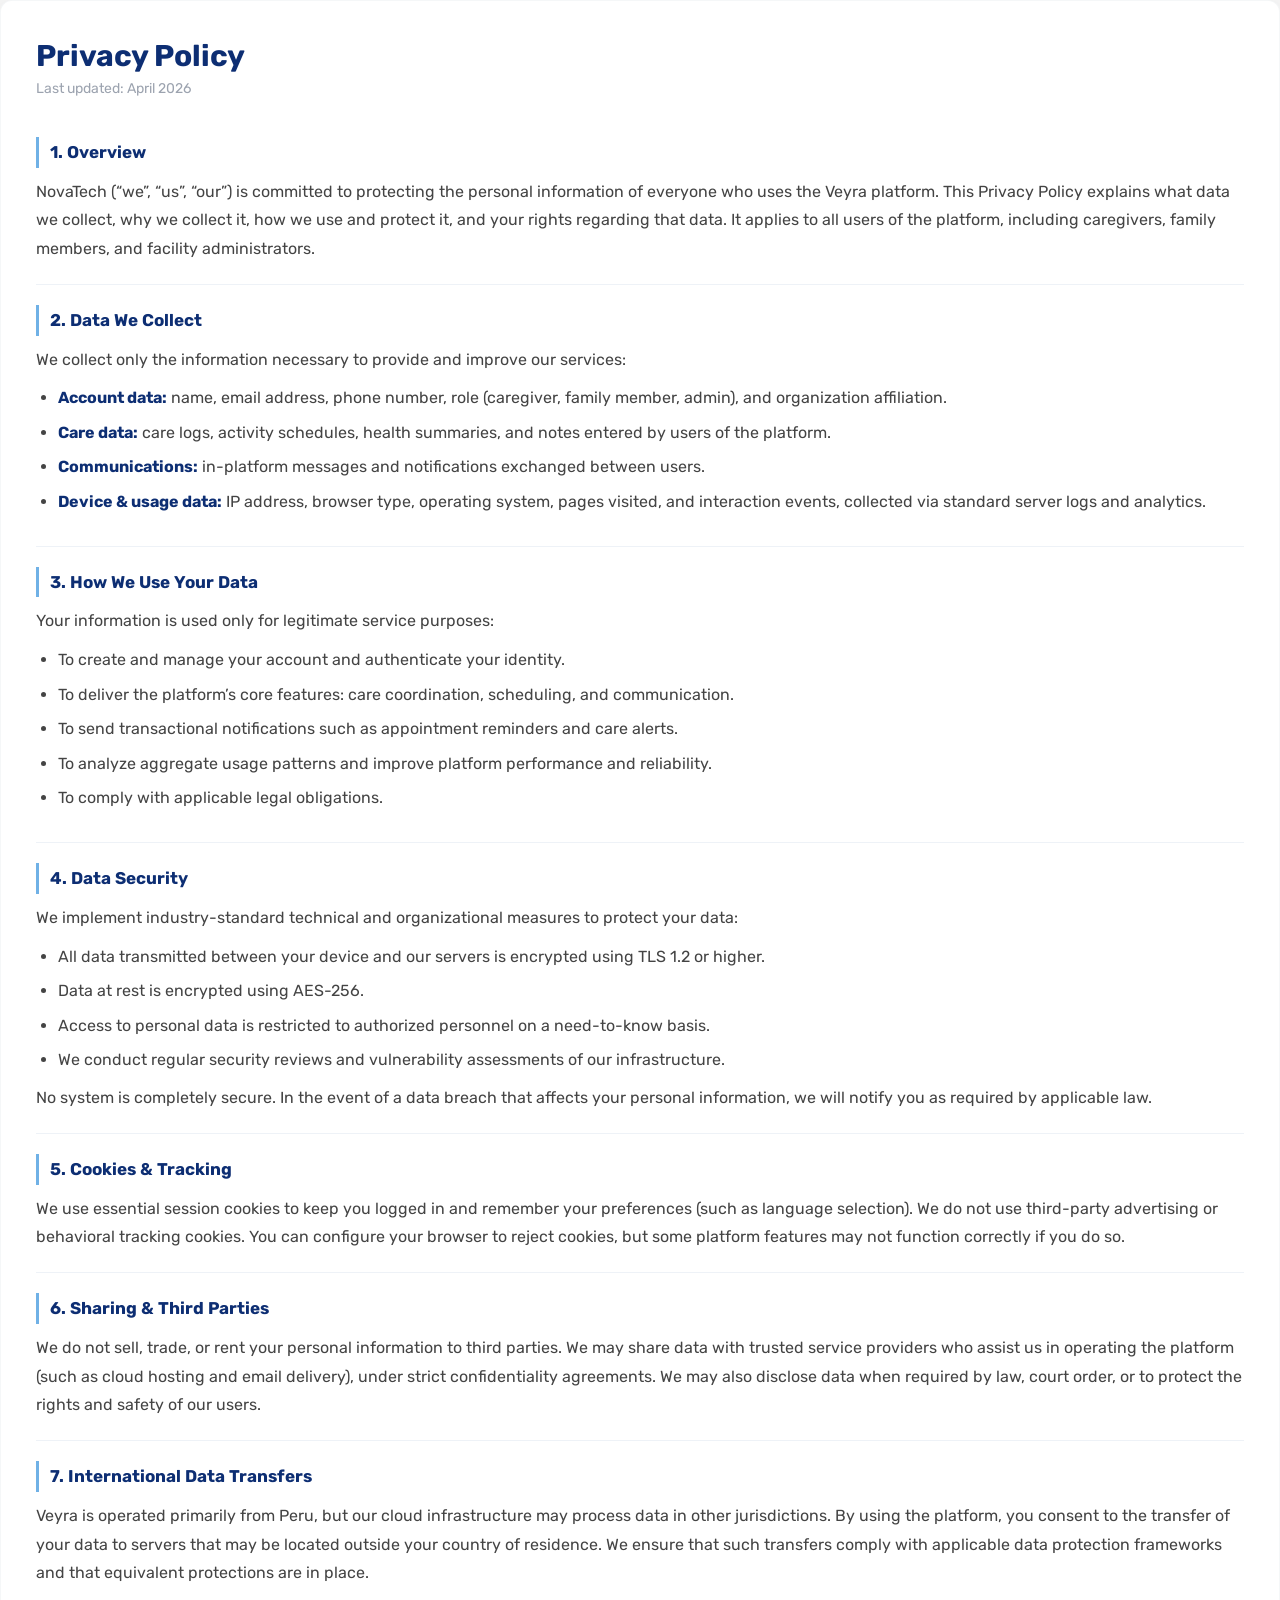
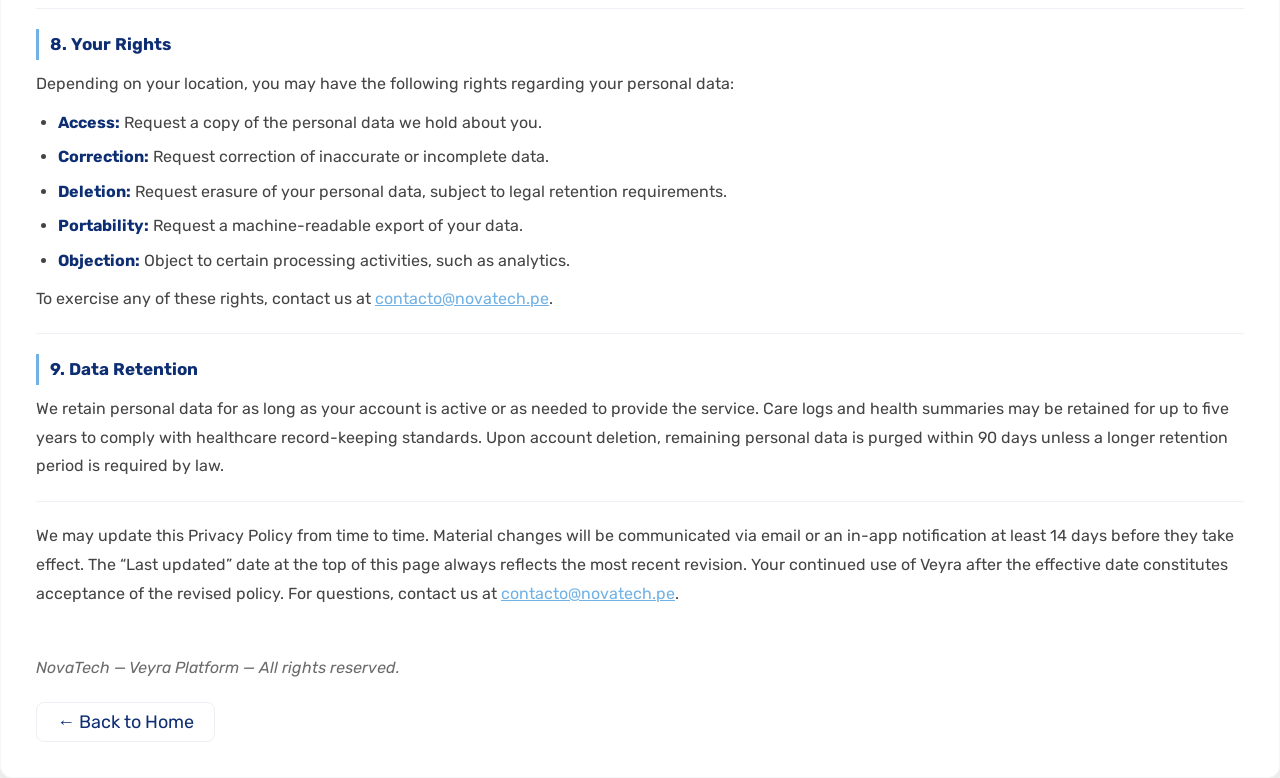
==== commit 47d440ef: "feat(team-members): update tos and policices" ====
--- a/public/sections/policies.html
+++ b/public/sections/policies.html
@@ -20,8 +20,8 @@
         <section>
             <h2 data-lang="en">1. Overview</h2>
             <h2 data-lang="es">1. Descripci&oacute;n General</h2>
-            <p data-lang="en">Metasoft (&ldquo;we&rdquo;, &ldquo;us&rdquo;, &ldquo;our&rdquo;) is committed to protecting the personal information of everyone who uses the Veyra platform. This Privacy Policy explains what data we collect, why we collect it, how we use and protect it, and your rights regarding that data. It applies to all users of the platform, including caregivers, family members, and facility administrators.</p>
-            <p data-lang="es">Metasoft (&ldquo;nosotros&rdquo;, &ldquo;nos&rdquo;, &ldquo;nuestro&rdquo;) se compromete a proteger la informaci&oacute;n personal de todos los usuarios de la plataforma Veyra. Esta Pol&iacute;tica de Privacidad explica qu&eacute; datos recopilamos, por qu&eacute; los recopilamos, c&oacute;mo los usamos y protegemos, y tus derechos al respecto. Aplica a todos los usuarios de la plataforma, incluyendo cuidadores, familiares y administradores de instalaciones.</p>
+            <p data-lang="en">NovaTech (&ldquo;we&rdquo;, &ldquo;us&rdquo;, &ldquo;our&rdquo;) is committed to protecting the personal information of everyone who uses the Veyra platform. This Privacy Policy explains what data we collect, why we collect it, how we use and protect it, and your rights regarding that data. It applies to all users of the platform, including caregivers, family members, and facility administrators.</p>
+            <p data-lang="es">NovaTech (&ldquo;nosotros&rdquo;, &ldquo;nos&rdquo;, &ldquo;nuestro&rdquo;) se compromete a proteger la informaci&oacute;n personal de todos los usuarios de la plataforma Veyra. Esta Pol&iacute;tica de Privacidad explica qu&eacute; datos recopilamos, por qu&eacute; los recopilamos, c&oacute;mo los usamos y protegemos, y tus derechos al respecto. Aplica a todos los usuarios de la plataforma, incluyendo cuidadores, familiares y administradores de instalaciones.</p>
         </section>
         <section>
             <h2 data-lang="en">2. Data We Collect</h2>
@@ -118,8 +118,8 @@
                 <li><strong>Portabilidad:</strong> Solicitar una exportaci&oacute;n legible por m&aacute;quina de tus datos.</li>
                 <li><strong>Objeci&oacute;n:</strong> Objetar ciertas actividades de procesamiento, como el an&aacute;lisis.</li>
             </ul>
-            <p data-lang="en">To exercise any of these rights, contact us at <a href="mailto:contacto@metasoft.pe">contacto@metasoft.pe</a>.</p>
-            <p data-lang="es">Para ejercer cualquiera de estos derechos, cont&aacute;ctanos en <a href="mailto:contacto@metasoft.pe">contacto@metasoft.pe</a>.</p>
+            <p data-lang="en">To exercise any of these rights, contact us at <a href="mailto:contacto@novatech.pe">contacto@novatech.pe</a>.</p>
+            <p data-lang="es">Para ejercer cualquiera de estos derechos, cont&aacute;ctanos en <a href="mailto:contacto@novatech.pe">contacto@novatech.pe</a>.</p>
         </section>
         <section>
             <h2 data-lang="en">9. Data Retention</h2>
@@ -129,10 +129,10 @@
         </section>
         <section>
             <h2 data-lang="es">10. Cambios en esta Pol&iacute;tica</h2>
-            <p data-lang="en">We may update this Privacy Policy from time to time. Material changes will be communicated via email or an in-app notification at least 14 days before they take effect. The &ldquo;Last updated&rdquo; date at the top of this page always reflects the most recent revision. Your continued use of Veyra after the effective date constitutes acceptance of the revised policy. For questions, contact us at <a href="mailto:contacto@metasoft.pe">contacto@metasoft.pe</a>.</p>
-            <p data-lang="es">Podemos actualizar esta Pol&iacute;tica de Privacidad peri&oacute;dicamente. Los cambios materiales se comunicar&aacute;n por correo electr&oacute;nico o notificaci&oacute;n dentro de la aplicaci&oacute;n al menos 14 d&iacute;as antes de que entren en vigor. La fecha de &ldquo;&Uacute;ltima actualizaci&oacute;n&rdquo; en la parte superior siempre refleja la revisi&oacute;n m&aacute;s reciente. Tu uso continuado de Veyra despu&eacute;s de la fecha efectiva constituye la aceptaci&oacute;n de la pol&iacute;tica revisada. Para consultas, cont&aacute;ctanos en <a href="mailto:contacto@metasoft.pe">contacto@metasoft.pe</a>.</p>
+            <p data-lang="en">We may update this Privacy Policy from time to time. Material changes will be communicated via email or an in-app notification at least 14 days before they take effect. The &ldquo;Last updated&rdquo; date at the top of this page always reflects the most recent revision. Your continued use of Veyra after the effective date constitutes acceptance of the revised policy. For questions, contact us at <a href="mailto:contacto@novatech.pe">contacto@novatech.pe</a>.</p>
+            <p data-lang="es">Podemos actualizar esta Pol&iacute;tica de Privacidad peri&oacute;dicamente. Los cambios materiales se comunicar&aacute;n por correo electr&oacute;nico o notificaci&oacute;n dentro de la aplicaci&oacute;n al menos 14 d&iacute;as antes de que entren en vigor. La fecha de &ldquo;&Uacute;ltima actualizaci&oacute;n&rdquo; en la parte superior siempre refleja la revisi&oacute;n m&aacute;s reciente. Tu uso continuado de Veyra despu&eacute;s de la fecha efectiva constituye la aceptaci&oacute;n de la pol&iacute;tica revisada. Para consultas, cont&aacute;ctanos en <a href="mailto:contacto@novatech.pe">contacto@novatech.pe</a>.</p>
         </section>
-        <p class="terms-footer"><span data-lang="en">Metasoft &mdash; Veyra Platform &mdash; All rights reserved.</span><span data-lang="es">Metasoft &mdash; Plataforma Veyra &mdash; Todos los derechos reservados.</span></p>
+        <p class="terms-footer"><span data-lang="en">NovaTech &mdash; Veyra Platform &mdash; All rights reserved.</span><span data-lang="es">Novatech &mdash; Plataforma Veyra &mdash; Todos los derechos reservados.</span></p>
     </article>
     <p class="back-home"><a href="/" class="btn"><span data-lang="en">&larr; Back to Home</span><span data-lang="es">&larr; Volver al Inicio</span></a></p>
 </div>
